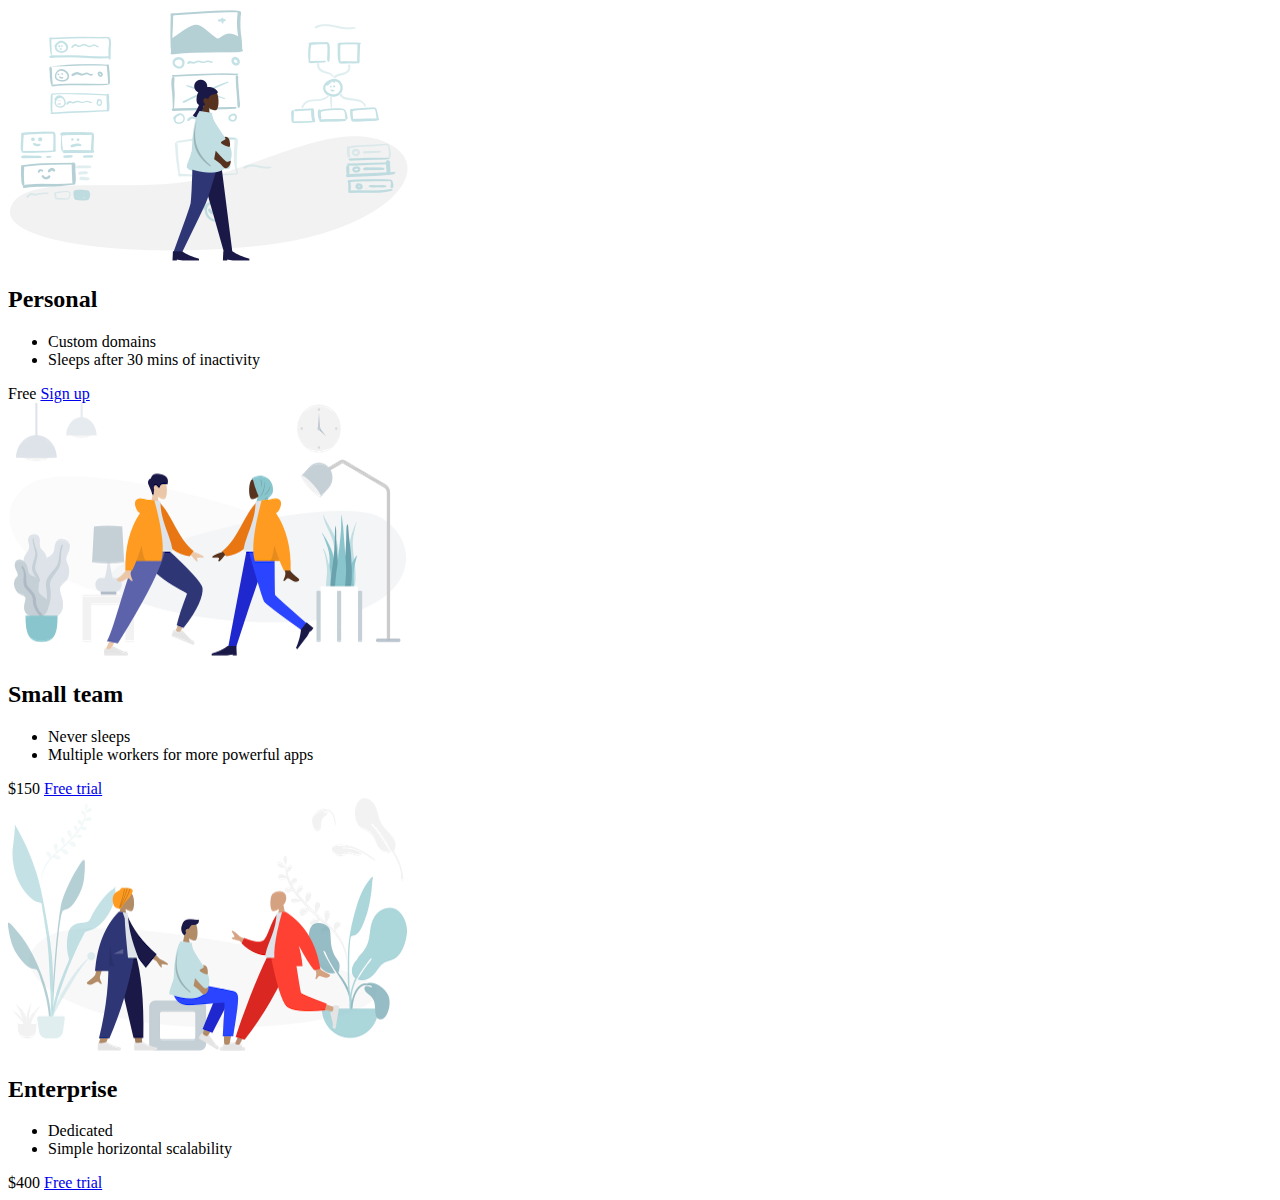
==== pricing panel/index.html @ ed067e84 "start of the project" ====
<!DOCTYPE html>
<html lang="en">
<head>
    <meta charset="UTF-8">
    <meta name="viewport" content="width=device-width, initial-scale=1.0">
    <title>Price Tiers</title>
    <link rel="stylesheet" href="https://fonts.googleapis.com/css?family=Open+Sans:400,600,700">
    <link rel="stylesheet" href="app.css">
</head>
<body>
    <div class="panel pricing-table">
        <div class="pricing-plan">
            <img src="icons/icon1.png" alt="" class="pricing-img">
            <h2 class="pricing-header">Personal</h2>
            <ul class="pricing-features">
                <li class="pricing-features-item">Custom domains</li>
                <li class="pricing-features-item">Sleeps after 30 mins of inactivity</li>
            </ul>
            <span class="pricing-price">Free</span>
            <a href="#/" class="pricing-button">Sign up</a>
        </div>

        <div class="pricing-plan">
            <img src="icons/icon2.png" alt="" class="pricing-img">
            <h2 class="pricing-header">Small team</h2>
            <ul class="pricing-features">
                <li class="pricing-features-item">Never sleeps</li>
                <li class="pricing-features-item">Multiple workers for more powerful apps</li>
            </ul>
            <span class="pricing-price">$150</span>
            <a href="#/" class="pricing-button is-featured">Free trial</a>
        </div>

        <div class="pricing-plan">
            <img src="icons/icon3.png" alt="" class="pricing-img">
            <h2 class="pricing-header">Enterprise</h2>
            <ul class="pricing-features">
                <li class="pricing-features-item">Dedicated</li>
                <li class="pricing-features-item">Simple horizontal scalability</li>
            </ul>
            <span class="pricing-price">$400</span>
            <a href="#/" class="pricing-button">Free trial</a>
        </div>
    </div>
</body>
</html>
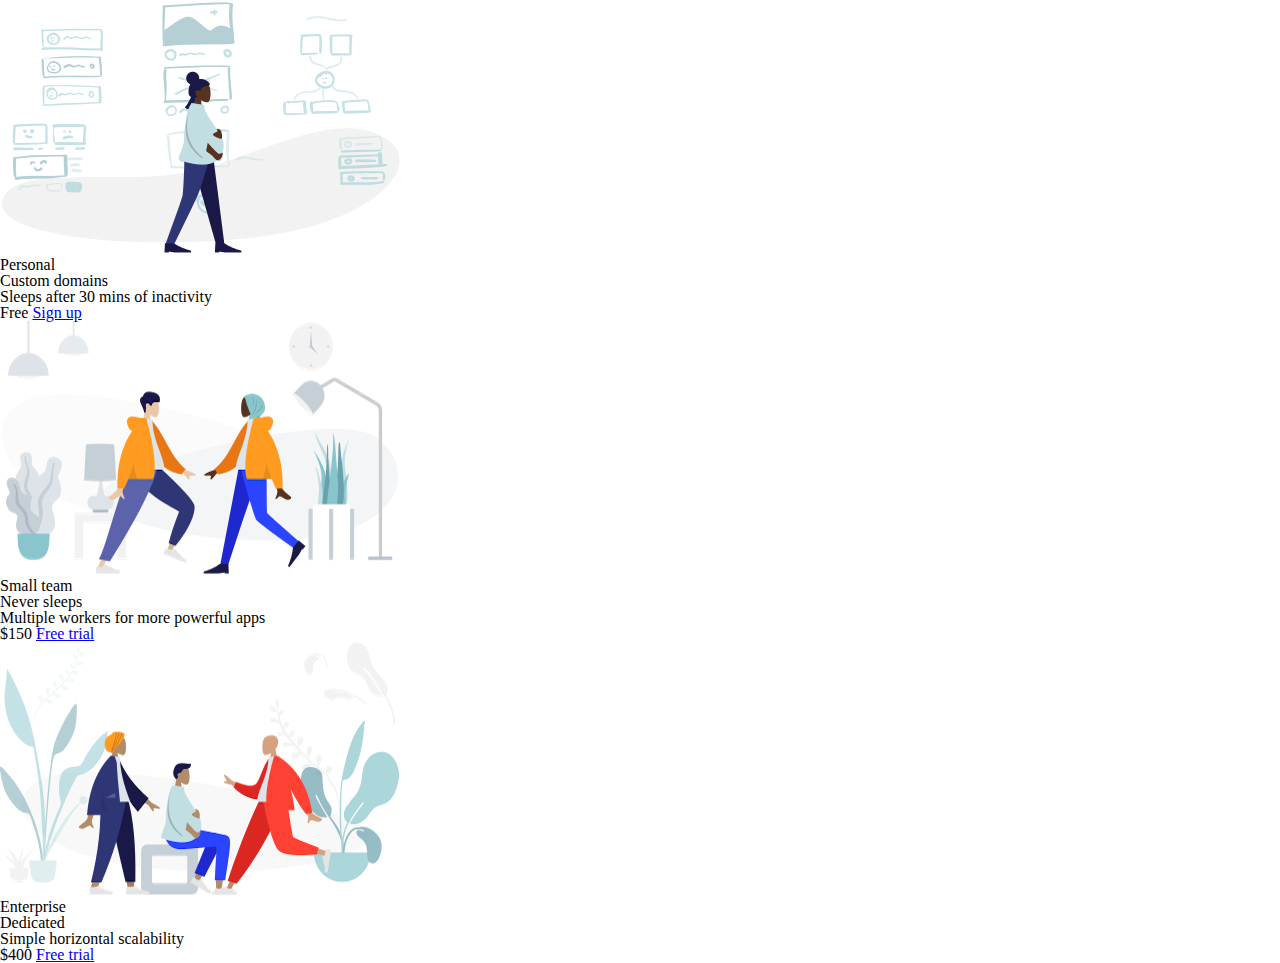
==== commit 2bb204ff: "css reset" ====
--- a/pricing panel/index.html
+++ b/pricing panel/index.html
@@ -8,7 +8,7 @@
     <link rel="stylesheet" href="app.css">
 </head>
 <body>
-    <div class="panel pricing-table">
+    <div class="panel-pricing-table">
         <div class="pricing-plan">
             <img src="icons/icon1.png" alt="" class="pricing-img">
             <h2 class="pricing-header">Personal</h2>
--- a/pricing panel/app.css
+++ b/pricing panel/app.css
@@ -0,0 +1,53 @@
+/* http://meyerweb.com/eric/tools/css/reset/ 
+   v2.0 | 20110126
+   License: none (public domain)
+*/
+
+html, body, div, span, applet, object, iframe,
+h1, h2, h3, h4, h5, h6, p, blockquote, pre,
+a, abbr, acronym, address, big, cite, code,
+del, dfn, em, img, ins, kbd, q, s, samp,
+small, strike, strong, sub, sup, tt, var,
+b, u, i, center,
+dl, dt, dd, ol, ul, li,
+fieldset, form, label, legend,
+table, caption, tbody, tfoot, thead, tr, th, td,
+article, aside, canvas, details, embed, 
+figure, figcaption, footer, header, hgroup, 
+menu, nav, output, ruby, section, summary,
+time, mark, audio, video {
+	margin: 0;
+	padding: 0;
+	border: 0;
+	font-size: 100%;
+	font: inherit;
+	vertical-align: baseline;
+}
+/* HTML5 display-role reset for older browsers */
+article, aside, details, figcaption, figure, 
+footer, header, hgroup, menu, nav, section {
+	display: block;
+}
+body {
+	line-height: 1;
+}
+ol, ul {
+	list-style: none;
+}
+blockquote, q {
+	quotes: none;
+}
+blockquote:before, blockquote:after,
+q:before, q:after {
+	content: '';
+	content: none;
+}
+table {
+	border-collapse: collapse;
+	border-spacing: 0;
+}
+/* http://meyerweb.com/eric/tools/css/reset/ 
+   v2.0 | 20110126
+   License: none (public domain)
+*/
+
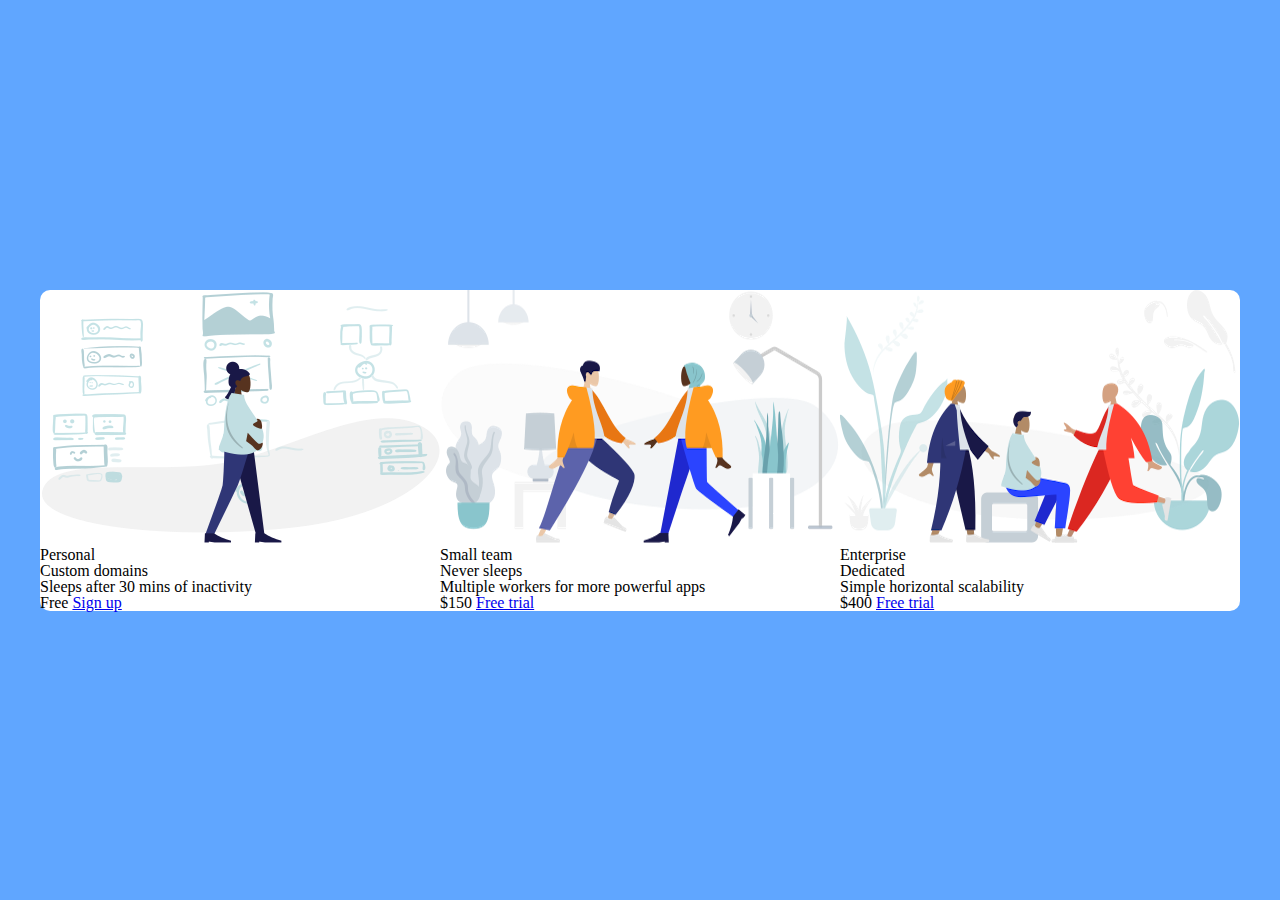
==== commit 08590218: "first stop" ====
--- a/pricing panel/index.html
+++ b/pricing panel/index.html
@@ -8,7 +8,7 @@
     <link rel="stylesheet" href="app.css">
 </head>
 <body>
-    <div class="panel-pricing-table">
+    <div class="panel pricing-table">
         <div class="pricing-plan">
             <img src="icons/icon1.png" alt="" class="pricing-img">
             <h2 class="pricing-header">Personal</h2>
--- a/pricing panel/app.css
+++ b/pricing panel/app.css
@@ -51,3 +51,20 @@
    License: none (public domain)
 */
 
+html {
+    box-sizing: border-box;
+    background-color: #60a6ff;
+    display: flex;
+    justify-content: center;
+    align-items: center;
+    height: 100vh;
+    width: 100vw;
+}
+
+.panel {
+    display: flex;
+    justify-content: center;
+    align-items: center;
+    background-color: white;
+    border-radius: 10px;
+}